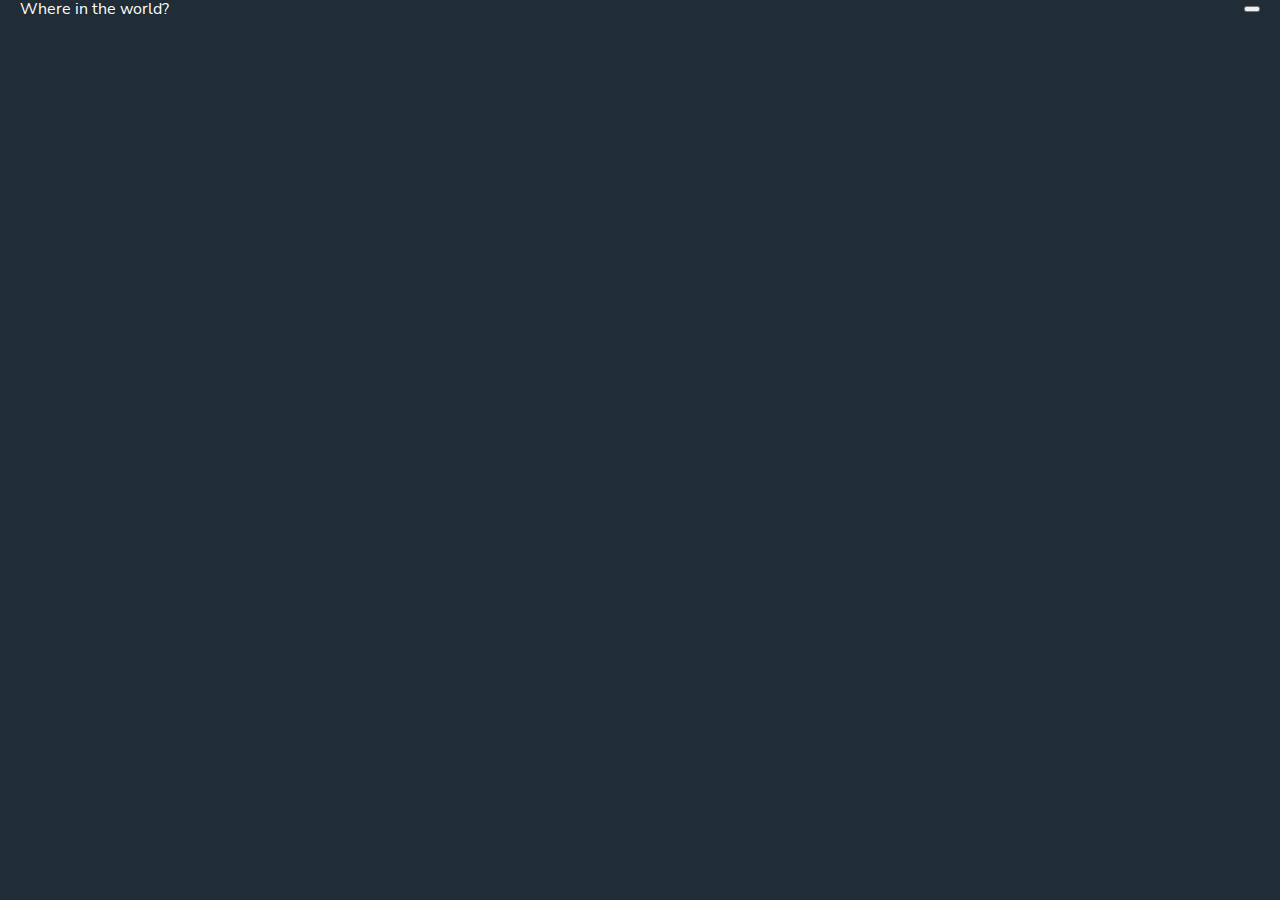
==== index.html @ 5be29b30 "initial commit" ====
<!DOCTYPE html>
<html lang="en">

<head>
  <meta charset="UTF-8">
  <meta http-equiv="X-UA-Compatible" content="IE=edge">
  <meta name="viewport" content="width=device-width, initial-scale=1.0">
  <link rel="stylesheet" href="css/normalize.css">
  <link rel="stylesheet" href="css/styles.css">
  <title>Countries</title>
</head>

<body class="dark-mode">
  <header class="site-header">
    <div class="site-header-container container"">
     <a class=" logo-link" href="index.html">Where in the world?</a>
      <button class="dark-mode-button" type="button">
        <span></span>
      </button>
    </div>
  </header>

  <section></section>
</body>

</html>
---- css/styles.css ----
:root {
  --body-bg: #fafafa;
  --element-bg: #fff;
  --text-color: #111517;


}

/* FONTS */
@font-face {
  font-family: "Nunito Sans";
  font-style: normal;
  font-weight: 300;
  src: local(""),
    url("../fonts/nunito-sans-v8-latin-300.woff2") format("woff2"),
    url("../fonts/nunito-sans-v8-latin-300.woff") format("woff");
  font-display: swap;
}

@font-face {
  font-family: "Nunito Sans";
  font-style: normal;
  font-weight: 400;
  src: local(""),
    url("../fonts/nunito-sans-v8-latin-regular.woff2") format("woff2"),
    url("../fonts/nunito-sans-v8-latin-regular.woff") format("woff");
  font-display: swap;
}

@font-face {
  font-family: "Nunito Sans";
  font-style: normal;
  font-weight: 600;
  src: local(""),
    url("../fonts/nunito-sans-v8-latin-600.woff2") format("woff2"),
    url("../fonts/nunito-sans-v8-latin-600.woff") format("woff");
  font-display: swap;
}

@font-face {
  font-family: "Nunito Sans";
  font-style: normal;
  font-weight: 800;
  src: local(""),
    url("../fonts/nunito-sans-v8-latin-800.woff2") format("woff2"),
    url("../fonts/nunito-sans-v8-latin-800.woff") format("woff");
  font-display: swap;
}


/* GENERAL */
html {
  box-sizing: border-box;
  height: 100%;
  scroll-behavior: smooth;
}

*,
*::before,
*::after {
  box-sizing: inherit;
}

body {
  display: flex;
  flex-direction: column;
  height: 100%;
  padding: 0;
  margin: 0;
  font-family: "Nunito Sans", "Arial", sans-serif;
  background-color: var(--body-bg);
  color: var(--text-color);
}

a {
  text-decoration: none;
}

img {
  max-width: 100%;
  height: auto;
}

/* DARK-MODE */
.dark-mode{
--body-bg: #202c36;
--element-bg: #2b3844;
--text-color: #fff;
}

/* CONTAINER */
.container {
  max-width: 1320px;
  padding-left: 20px;
  padding-right: 20px;
  margin-left: auto;
  margin-right: auto;
}

.site-header {
  padding-top: 24;
  padding-bottom: 24px;

}

.site-header-container {
  display: flex;
  align-items: center;
  justify-content: space-between;
}

.main-logo {}

.logo-link {
color: var(--text-color);
}

.dark-mode {}

.dark-mode-button {}
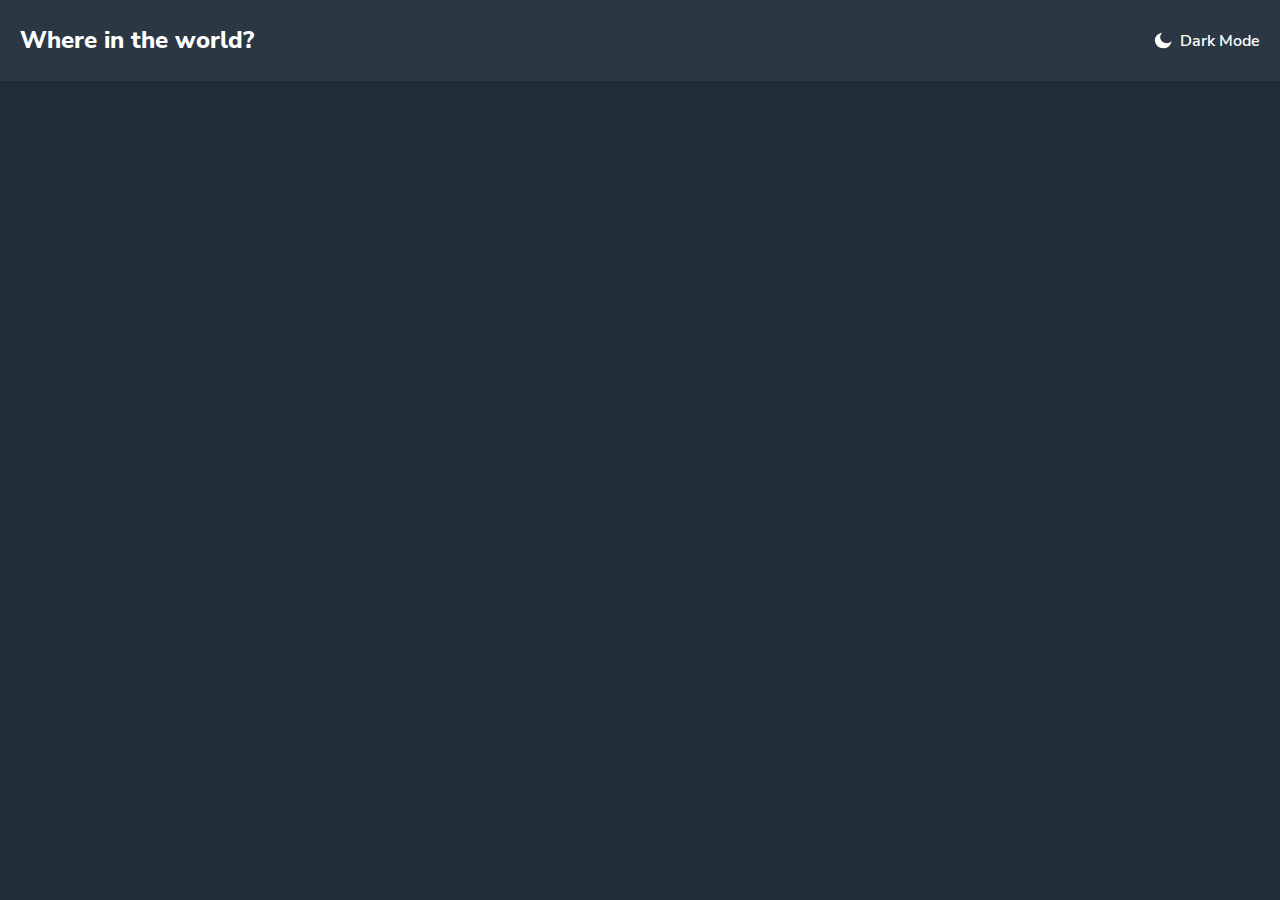
==== commit 7a75f7b6: "add site-header" ====
--- a/index.html
+++ b/index.html
@@ -15,7 +15,13 @@
     <div class="site-header-container container"">
      <a class=" logo-link" href="index.html">Where in the world?</a>
       <button class="dark-mode-button" type="button">
-        <span></span>
+        <span class="site-header-theme-toggler">
+          <svg class="site-header-theme-toggler-icon" width="18" height="17" xmlns="http://www.w3.org/2000/svg">
+            <path fill-rule="evenodd" clip-rule="evenodd"
+              d="M12.553 11.815c-3.884 0-7.034-2.887-7.034-6.447 0-1.343.448-2.586 1.212-3.618C3.691 2.695 1.5 5.331 1.5 8.438c0 3.9 3.45 7.062 7.704 7.062 3.389 0 6.266-2.007 7.296-4.796a7.458 7.458 0 0 1-3.947 1.111Z"
+              fill="#fff" stroke="currentColor" stroke-width="1.25" /></svg>
+          <span class="site-header-theme-toggler-text">Dark Mode</span>
+        </span>
       </button>
     </div>
   </header>
--- a/css/styles.css
+++ b/css/styles.css
@@ -82,10 +82,10 @@
 }
 
 /* DARK-MODE */
-.dark-mode{
---body-bg: #202c36;
---element-bg: #2b3844;
---text-color: #fff;
+.dark-mode {
+  --body-bg: #202c36;
+  --element-bg: #2b3844;
+  --text-color: #fff;
 }
 
 /* CONTAINER */
@@ -98,23 +98,57 @@
 }
 
 .site-header {
-  padding-top: 24;
+  padding-top: 24px;
   padding-bottom: 24px;
-
+  background-color: var(--element-bg);
+  box-shadow: 0px 2px 4px rgba(0, 0, 0, 0.0562443);
+  white-space: nowrap;
 }
 
 .site-header-container {
   display: flex;
   align-items: center;
   justify-content: space-between;
+
 }
 
-.main-logo {}
-
 .logo-link {
-color: var(--text-color);
+  font-weight: 800;
+  font-size: 24px;
+  line-height: 33px;
+  color: var(--text-color);
 }
 
-.dark-mode {}
+.logo-link:hover {
+  opacity: 0.8;
+}
 
-.dark-mode-button {}+.logo-link:active {
+  opacity: 0.6;
+}
+
+.dark-mode-button {
+  padding: 0;
+  cursor: pointer;
+  border: none;
+  background-color: transparent;
+}
+
+.site-header-theme-toggler {
+  display: flex;
+  align-items: center;
+  color: var(--text-color);
+}
+
+.site-header-theme-toggler:hover{
+  opacity: 0.8;
+}
+.site-header-theme-toggler-icon{
+
+}
+.site-header-theme-toggler-text {
+  margin-left: 8px;
+  font-weight: 600;
+  font-size: 16px;
+  line-height: 22px;
+}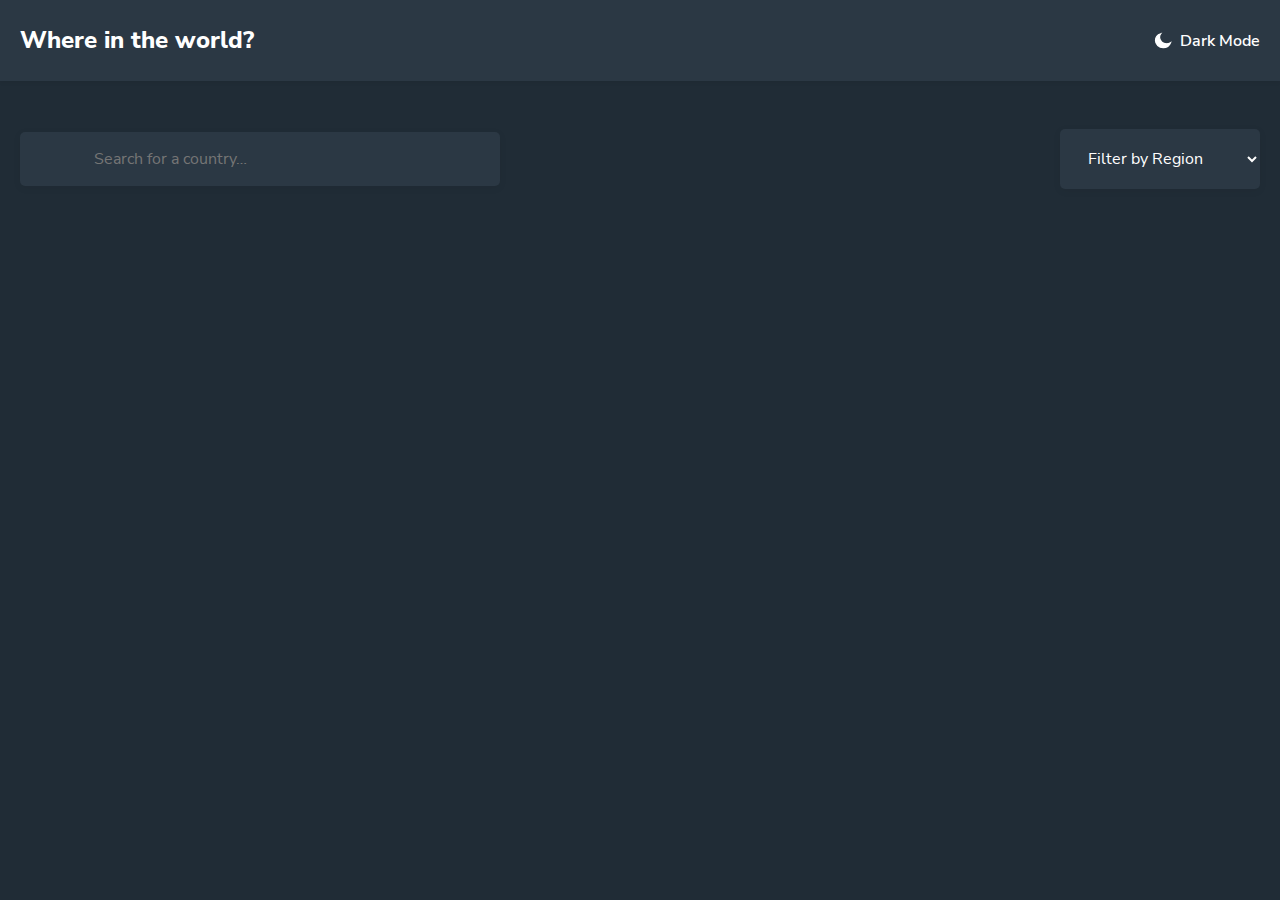
==== commit efdabd29: "add  filters form" ====
--- a/index.html
+++ b/index.html
@@ -26,7 +26,25 @@
     </div>
   </header>
 
-  <section></section>
+  <main class="main-content">
+    <div class="container">
+      <form class="filters" action="https://echo.htmlacademy.ru" method="GET">
+        <input class="filters-search-input" type="search" name="search" placeholder="Search for a country…"
+          aria-label="country name" required>
+
+        <select class="filters-region-select" name="region" aria-label="Regions">
+          <option selected disabled>Filter by Region</option>
+          <option>Africa</option>
+          <option>America</option>
+          <option>Asia</option>
+          <option>Europe</option>
+          <option>Oceania</option>
+        </select>
+      </form>
+    </div>
+  </main>
+
+  <script src="js/main.js"></script>
 </body>
 
 </html>--- a/css/styles.css
+++ b/css/styles.css
@@ -70,6 +70,8 @@
   font-family: "Nunito Sans", "Arial", sans-serif;
   background-color: var(--body-bg);
   color: var(--text-color);
+  transition: background-color 0.4s ease,
+    color 0.4s ease;
 }
 
 a {
@@ -95,6 +97,12 @@
   padding-right: 20px;
   margin-left: auto;
   margin-right: auto;
+}
+
+.main-content {
+  flex-grow: 1;
+  padding-top: 48px;
+  padding-bottom: 48px;
 }
 
 .site-header {
@@ -140,15 +148,44 @@
   color: var(--text-color);
 }
 
-.site-header-theme-toggler:hover{
+.site-header-theme-toggler:hover {
   opacity: 0.8;
 }
-.site-header-theme-toggler-icon{
 
-}
 .site-header-theme-toggler-text {
   margin-left: 8px;
   font-weight: 600;
   font-size: 16px;
   line-height: 22px;
+}
+
+
+/* MAIN */
+
+/* FILTERS */
+
+.filters {
+  display: flex;
+  justify-content: space-between;
+  align-items: center;
+
+}
+.filters-search-input {
+  padding: 18px 74px;
+  width: 100%;
+  max-width: 480px;
+  box-shadow: 0px 2px 9px rgba(0, 0, 0, 0.0532439);
+  border-radius: 5px;
+  border: 0;
+  background-color: var(--element-bg);
+  color: var(--text-color);
+}
+.filters-region-select {
+  padding: 18px 24px;
+  min-width: 200px;
+  box-shadow: 0px 2px 9px rgba(0, 0, 0, 0.0532439);
+  border-radius: 5px;
+  border: 0;
+  background-color: var(--element-bg);
+  color: var(--text-color);
 }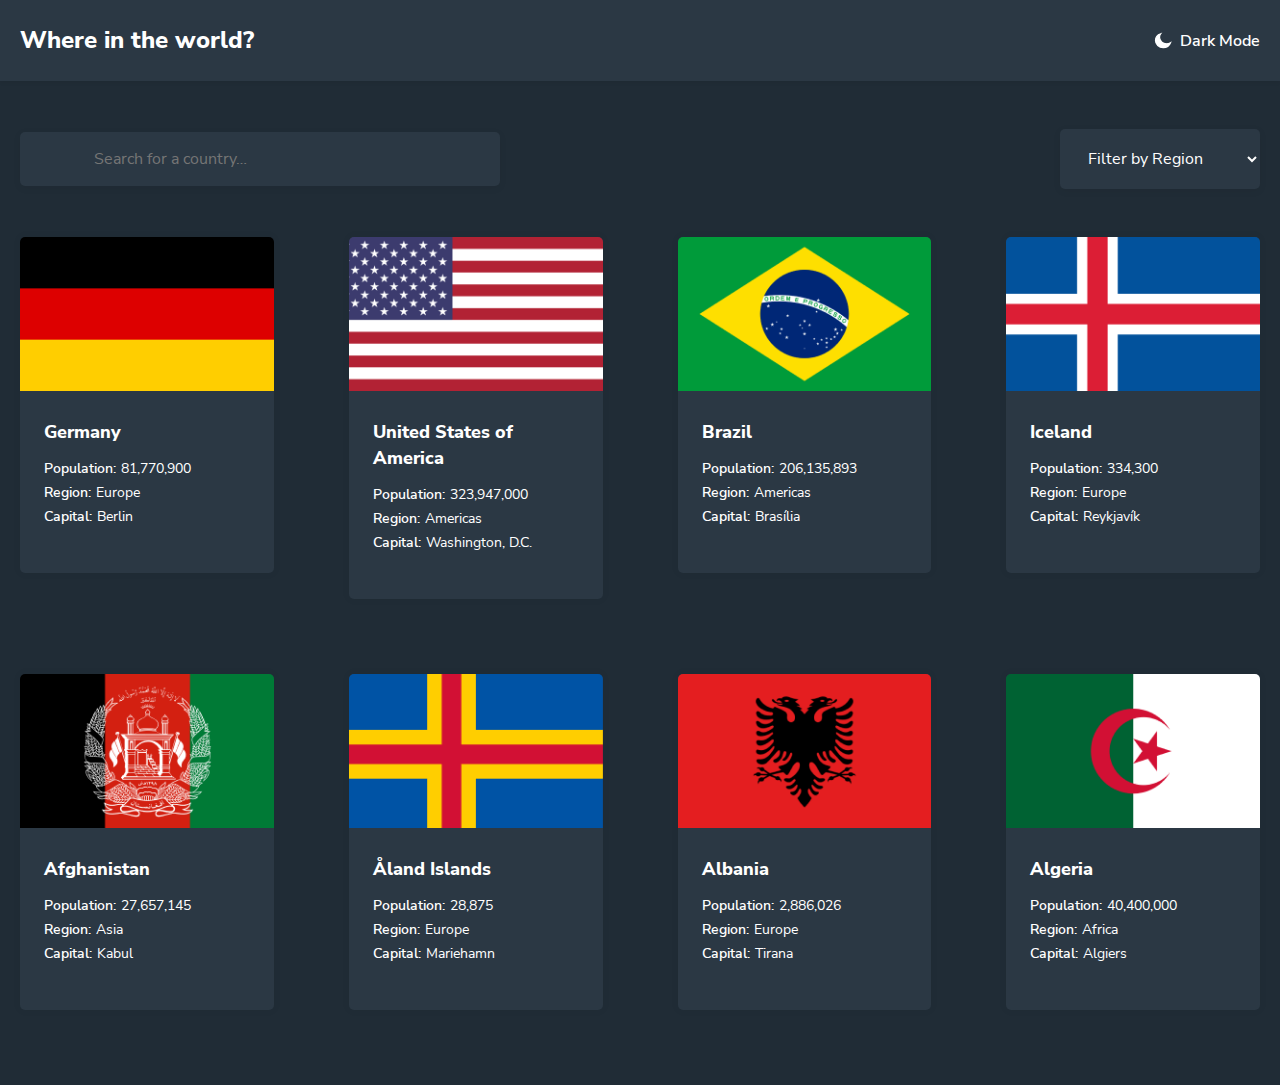
==== commit 0ac99770: "add countries list" ====
--- a/index.html
+++ b/index.html
@@ -12,7 +12,7 @@
 
 <body class="dark-mode">
   <header class="site-header">
-    <div class="site-header-container container"">
+    <div class="site-header-container container">
      <a class=" logo-link" href="index.html">Where in the world?</a>
       <button class="dark-mode-button" type="button">
         <span class="site-header-theme-toggler">
@@ -41,6 +41,205 @@
           <option>Oceania</option>
         </select>
       </form>
+
+      <!-- COUNTRIES -->
+      <section class="countries">
+        <ul class="countries-list">
+          <li class="countries-list-item">
+            <div class="country">
+              <img class="country-flag-img" src="img/Germany.png" alt="Germany"
+                srcset="img/Germany.png 1x, img/Germany@2x.png 2x" width="264" height="160">
+              <div class="country-info">
+                <h3 class="country-name"><a class="country-name-link" href="country.html">Germany</a></h3>
+                <dl class="country-details">
+                  <div class="country-details-item">
+                    <dt class="country-details-title">Population:</dt>
+                    <dd class="country-details-value"> 81,770,900</dd>
+                  </div>
+                  <div class="country-details-item">
+                    <dt class="country-details-title">Region:</dt>
+                    <dd class="country-details-value"> Europe</dd>
+                  </div>
+                  <div class="country-details-item">
+                    <dt class="country-details-title">Capital:</dt>
+                    <dd class="country-details-value"> Berlin</dd>
+                  </div>
+                </dl>
+              </div>
+            </div>
+          </li>
+
+          <li class="countries-list-item">
+            <div class="country">
+              <img class="country-flag-img" src="img/America.png" alt="USA"
+                srcset="img/America.png 1x, img/America@2x.png 2x" width="264" height="160">
+              <div class="country-info">
+                <h3 class="country-name"><a class="country-name-link" href="country.html">United States of America</a></h3>
+                <dl class="country-details">
+                  <div class="country-details-item">
+                    <dt class="country-details-title">Population:</dt>
+                    <dd class="country-details-value"> 323,947,000</dd>
+                  </div>
+                  <div class="country-details-item">
+                    <dt class="country-details-title">Region:</dt>
+                    <dd class="country-details-value"> Americas</dd>
+                  </div>
+                  <div class="country-details-item">
+                    <dt class="country-details-title">Capital:</dt>
+                    <dd class="country-details-value"> Washington, D.C.</dd>
+                  </div>
+                </dl>
+              </div>
+            </div>
+          </li>
+
+          <li class="countries-list-item">
+            <div class="country">
+              <img class="country-flag-img" src="img/Brazil.png" alt="Brazil"
+                srcset="img/Brazil.png 1x, img/Brazil@2x.png 2x" width="264" height="160">
+              <div class="country-info">
+                <h3 class="country-name"><a class="country-name-link" href="country.html">Brazil</a></h3>
+                <dl class="country-details">
+                  <div class="country-details-item">
+                    <dt class="country-details-title">Population:</dt>
+                    <dd class="country-details-value"> 206,135,893</dd>
+                  </div>
+                  <div class="country-details-item">
+                    <dt class="country-details-title">Region:</dt>
+                    <dd class="country-details-value"> Americas</dd>
+                  </div>
+                  <div class="country-details-item">
+                    <dt class="country-details-title">Capital:</dt>
+                    <dd class="country-details-value"> Brasília</dd>
+                  </div>
+                </dl>
+              </div>
+            </div>
+          </li>
+
+          <li class="countries-list-item">
+            <div class="country">
+              <img class="country-flag-img" src="img/Iceland.png" alt="Iceland"
+                srcset="img/Iceland.png 1x, img/Iceland@2x.png 2x" width="264" height="160">
+              <div class="country-info">
+                <h3 class="country-name"><a class="country-name-link" href="country.html">Iceland</a></h3>
+                <dl class="country-details">
+                  <div class="country-details-item">
+                    <dt class="country-details-title">Population:</dt>
+                    <dd class="country-details-value"> 334,300</dd>
+                  </div>
+                  <div class="country-details-item">
+                    <dt class="country-details-title">Region:</dt>
+                    <dd class="country-details-value"> Europe</dd>
+                  </div>
+                  <div class="country-details-item">
+                    <dt class="country-details-title">Capital:</dt>
+                    <dd class="country-details-value"> Reykjavík</dd>
+                  </div>
+                </dl>
+              </div>
+            </div>
+          </li>
+
+          <li class="countries-list-item">
+            <div class="country">
+              <img class="country-flag-img" src="img/Afghanistan.png" alt="afghanistan"
+                srcset="img/Afghanistan.png 1x, img/Afghanistan@2x.png 2x" width="264" height="160">
+              <div class="country-info">
+                <h3 class="country-name"><a class="country-name-link" href="country.html">Afghanistan</a></h3>
+                <dl class="country-details">
+                  <div class="country-details-item">
+                    <dt class="country-details-title">Population:</dt>
+                    <dd class="country-details-value"> 27,657,145</dd>
+                  </div>
+                  <div class="country-details-item">
+                    <dt class="country-details-title">Region:</dt>
+                    <dd class="country-details-value"> Asia</dd>
+                  </div>
+                  <div class="country-details-item">
+                    <dt class="country-details-title">Capital:</dt>
+                    <dd class="country-details-value"> Kabul</dd>
+                  </div>
+                </dl>
+              </div>
+            </div>
+          </li>
+
+          <li class="countries-list-item">
+            <div class="country">
+              <img class="country-flag-img" src="img/Islands.png" alt="Islands"
+                srcset="img/Islands.png 1x, img/Islands@2x.png 2x" width="264" height="160">
+              <div class="country-info">
+                <h3 class="country-name"><a class="country-name-link" href="country.html">Åland Islands</a></h3>
+                <dl class="country-details">
+                  <div class="country-details-item">
+                    <dt class="country-details-title">Population:</dt>
+                    <dd class="country-details-value"> 28,875</dd>
+                  </div>
+                  <div class="country-details-item">
+                    <dt class="country-details-title">Region:</dt>
+                    <dd class="country-details-value"> Europe</dd>
+                  </div>
+                  <div class="country-details-item">
+                    <dt class="country-details-title">Capital:</dt>
+                    <dd class="country-details-value"> Mariehamn</dd>
+                  </div>
+                </dl>
+              </div>
+            </div>
+          </li>
+
+          <li class="countries-list-item">
+            <div class="country">
+              <img class="country-flag-img" src="img/Albania.png" alt="Albania"
+                srcset="img/Albania.png 1x, img/Albania@2x.png 2x" width="264" height="160">
+              <div class="country-info">
+                <h3 class="country-name"><a class="country-name-link" href="country.html">Albania</a></h3>
+                <dl class="country-details">
+                  <div class="country-details-item">
+                    <dt class="country-details-title">Population:</dt>
+                    <dd class="country-details-value"> 2,886,026</dd>
+                  </div>
+                  <div class="country-details-item">
+                    <dt class="country-details-title">Region:</dt>
+                    <dd class="country-details-value"> Europe</dd>
+                  </div>
+                  <div class="country-details-item">
+                    <dt class="country-details-title">Capital:</dt>
+                    <dd class="country-details-value"> Tirana</dd>
+                  </div>
+                </dl>
+              </div>
+            </div>
+          </li>
+
+          <li class="countries-list-item">
+            <div class="country">
+              <img class="country-flag-img" src="img/Algeria.png" alt="Algeria"
+                srcset="img/Algeria.png 1x, img/Algeria@2x.png 2x" width="264" height="160">
+              <div class="country-info">
+                <h3 class="country-name"><a class="country-name-link" href="country.html">Algeria</a></h3>
+                <dl class="country-details">
+                  <div class="country-details-item">
+                    <dt class="country-details-title">Population:</dt>
+                    <dd class="country-details-value"> 40,400,000</dd>
+                  </div>
+                  <div class="country-details-item">
+                    <dt class="country-details-title">Region:</dt>
+                    <dd class="country-details-value"> Africa</dd>
+                  </div>
+                  <div class="country-details-item">
+                    <dt class="country-details-title">Capital:</dt>
+                    <dd class="country-details-value"> Algiers</dd>
+                  </div>
+                </dl>
+              </div>
+            </div>
+          </li>
+
+        </ul>
+
+      </section>
     </div>
   </main>
 
--- a/css/styles.css
+++ b/css/styles.css
@@ -168,8 +168,10 @@
   display: flex;
   justify-content: space-between;
   align-items: center;
-
-}
+  margin-bottom: 48px;
+
+}
+
 .filters-search-input {
   padding: 18px 74px;
   width: 100%;
@@ -180,6 +182,7 @@
   background-color: var(--element-bg);
   color: var(--text-color);
 }
+
 .filters-region-select {
   padding: 18px 24px;
   min-width: 200px;
@@ -188,4 +191,76 @@
   border: 0;
   background-color: var(--element-bg);
   color: var(--text-color);
-}+}
+
+
+/* COUNTRIES */
+
+.countries-list {
+  display: flex;
+  flex-wrap: wrap;
+  list-style: none;
+  padding: 0;
+  margin: 0;
+  margin-left: -75px;
+  margin-bottom: -75px;
+}
+
+.countries-list-item {
+  width: calc(25% - 75px);
+  margin-left: 75px;
+  margin-bottom: 75px;
+}
+
+.country {
+  border-radius: 5px;
+  overflow: hidden;
+  background-color: var(--element-bg);
+  color: var(--text-color);
+  box-shadow: 0px 0px 7px 2px rgba(0, 0, 0, 0.03);
+}
+
+.country-flag-img {
+  width: 100%;
+  object-fit: cover;
+}
+
+.country-info {
+padding: 24px 24px 48px;
+}
+
+.country-name {
+  margin-top: 0;
+  margin-bottom: 16px;
+
+}
+
+.country-name-link{
+  font-weight: 800;
+  font-size: 18px;
+  line-height: 26px;
+  color: var(--text-color);
+}
+
+.country-details {
+margin: 0;
+}
+
+.country-details-item{
+display: flex;
+flex-wrap: wrap;
+font-size: 14px;
+line-height: 16px;
+}
+
+.country-details-item:not(:last-child) {
+  margin-bottom: 8px;
+}
+
+.country-details-title {
+font-weight: 600;
+}
+
+.country-details-value {
+  margin-left: 5px;
+  }